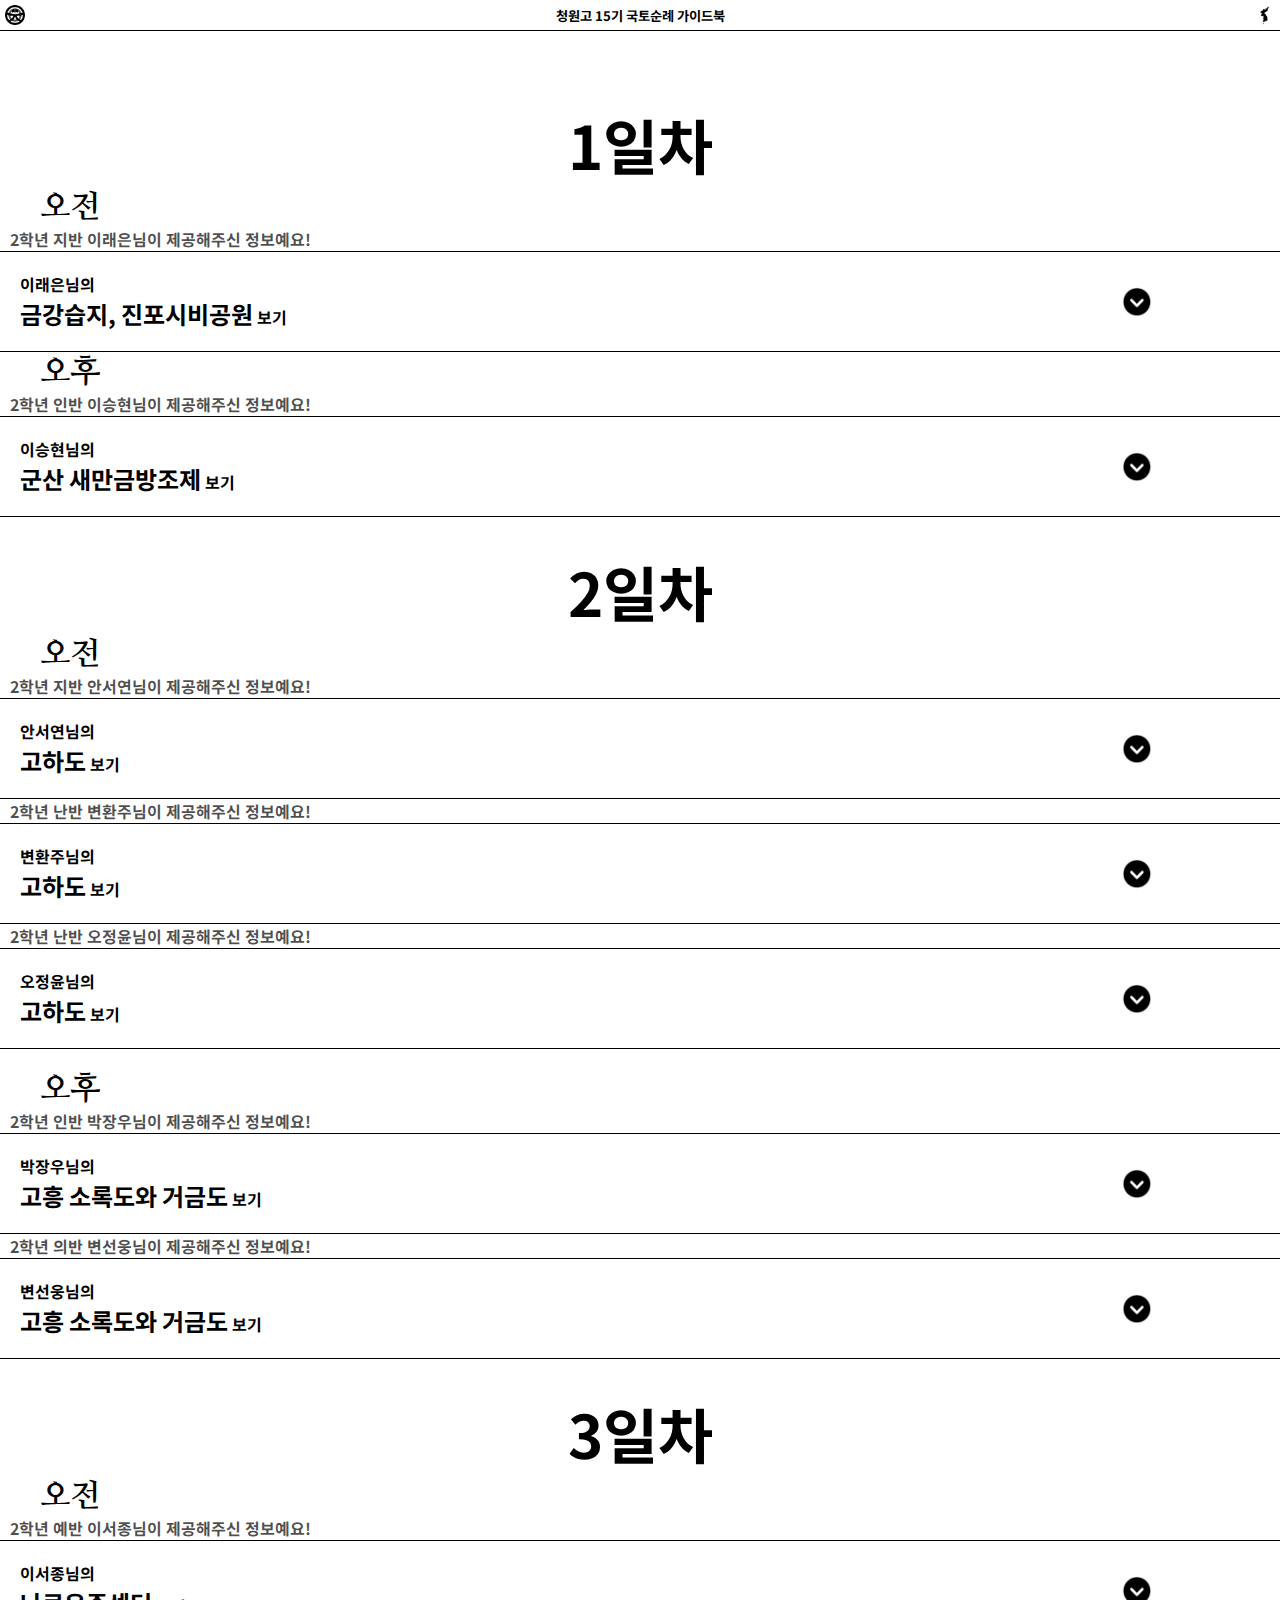
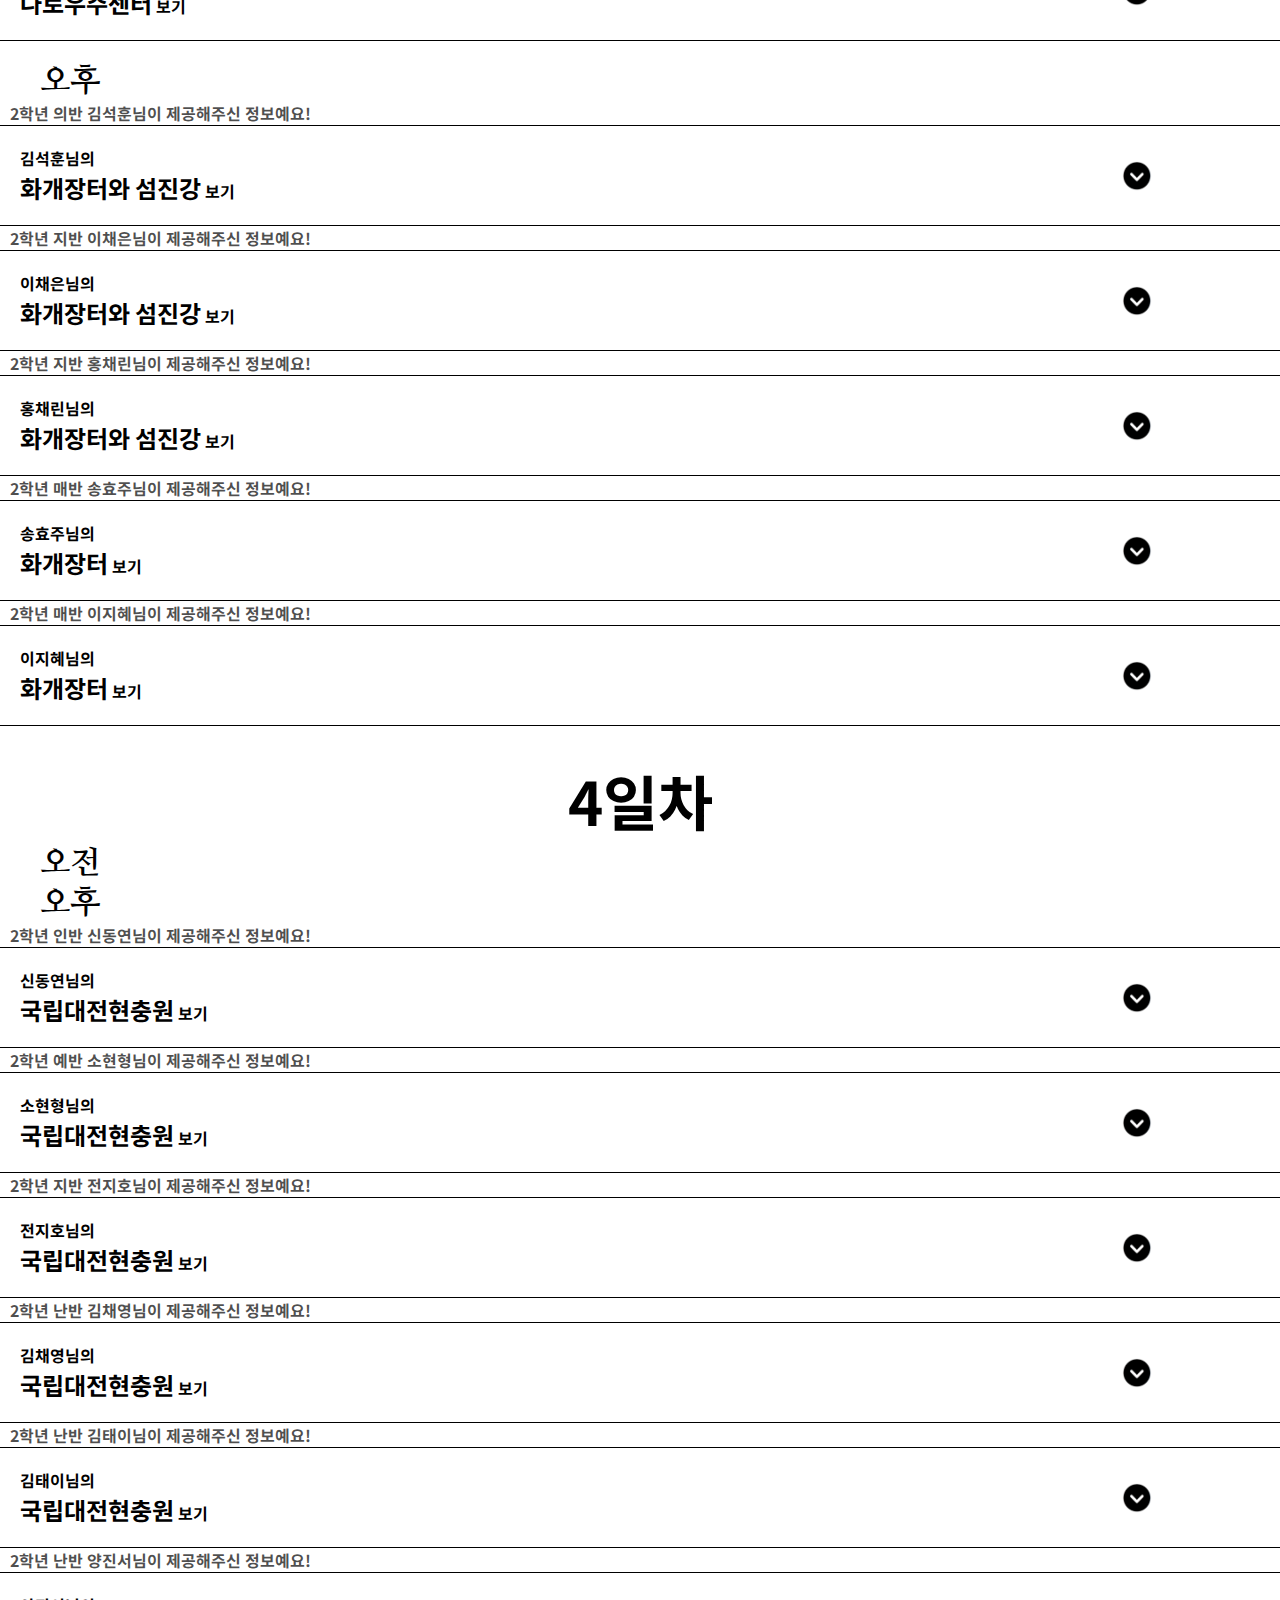
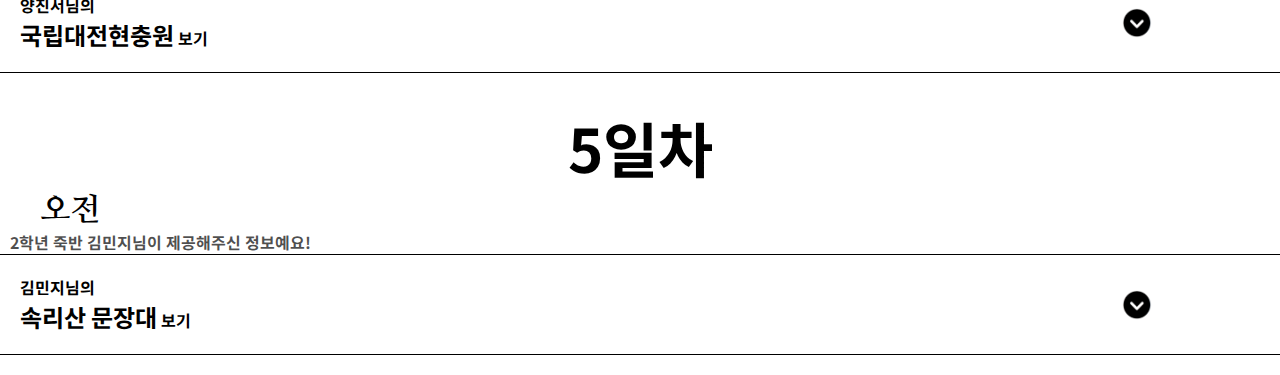
==== index.html @ 9124d578 "Update index.html" ====
<!DOCTYPE html>
<html lang="en">
  <head>
    <meta charset="UTF-8" />
    <meta http-equiv="X-UA-Compatible" content="IE=edge" />
    <meta name="viewport" content="width=device-width, initial-scale=1.0" />
    <meta name="google" content="notranslate" />
    <link rel="preconnect" href="https://fonts.googleapis.com" />
    <link rel="preconnect" href="https://fonts.gstatic.com" crossorigin />
    <link href="https://fonts.googleapis.com/css2?family=Noto+Sans+KR:wght@300;500;700&display=swap" rel="stylesheet" />
    <link rel="preconnect" href="https://fonts.googleapis.com">
    <link rel="preconnect" href="https://fonts.gstatic.com" crossorigin>
    <link href="https://fonts.googleapis.com/css2?family=Nanum+Myeongjo:weight@800&display=swap" rel="stylesheet">
    <link rel="stylesheet" href="main.css" />
    <title>국토순례 도우미</title>
    <script defer src="main.js"></script>
  </head>
  <body>
    <header class="scrollTop">
      <img src="logo.png">
      <span id="headerMsg">
        <img src="Korea.png">
        <h5>
          청원고 15기 국토순례 가이드북      
        </h5>
      </span>
      <hr>
    </header>
    <div id="wraper">
      <section id="days">
        <span id="1일차">
          <h1>1일차</h1>
          <span class="morning">
            <h2>오전</h2>
            <!-- 금강습지 생태공원, 진포시비공원-김인전공원 -->
            <div id="pdf_2411"></div>
            <div id="pdf_2704"></div>
          </span>
<!--           <hr> -->
          <span class="afternoon">
            <h2>오후</h2>
            <!-- 아미도-해너미(새만금) -->
            <div id="pdf_2117"></div>
          </span>
        </span>
        
        <span id="2일차">
          <h1>2일차</h1>
          <span class="morning">
            <h2>오전</h2>  
            <!-- 고하도 -->
            <div id="pdf_2408"></div>
            <div id="pdf_2611"></div>
            <div id="pdf_2614"></div>
          </span>
<!--           <hr> -->
          <span class="afternoon">
            <h2>오후</h2>
            <!-- 소록도-거금도 바다모자이크길 -->
            <div id="pdf_2107"></div>
            <div id="pdf_2210"></div>
          </span>
        </span>
        
        <span id="3일차">
          <h1>3일차</h1>
          <span class="morning">
            <h2>오전</h2>
            <!-- 나로우주센터 -->
            <div id="pdf_2316"></div>
          </span>
<!--           <hr> -->
          <span class="afternoon">
            <h2>오후</h2>
            <!-- 최참판댁 -->
            <!-- 평사리공원-화개장터(섬진강) -->
            <div id="pdf_2205"></div>
            <div id="pdf_2414"></div>
            <div id="pdf_2421"></div>
            <div id="pdf_2510"></div>
            <div id="pdf_2517"></div>
          </span>
        </span>
        
        <span id="4일차">
          <h1>4일차</h1>
          <span class="morning">
            <h2>오전</h2>
            <!-- 지리산 노고단 -->
          </span>
<!--           <hr> -->
          <span class="afternoon">
            <h2>오후</h2>
            <!-- 국립대전현충원 -->
            <div id="pdf_2110"></div>
            <div id="pdf_2312"></div>
            <div id="pdf_2417"></div>
            <div id="pdf_2606"></div>
            <div id="pdf_2607"></div>
            <div id="pdf_2613"></div>
          </span>
        </span>
        
        <span id="5일차">
          <h1>5일차</h1>
          <span class="morning">
            <h2>오전</h2>
            <!-- 속리산 문장대 -->
            <div id="pdf_2804"></div>
          </span>
        </span>
        
      </section>
    </div>
  </body>
</html>
---- main.css ----
* {
  font-family: "Noto Sans KR", sans-serif;
  margin: 0;
}

#days {
  margin-top: 100px;
}

header {
  position: fixed;
  top: 0;
  padding-top: 5px;
  width: 100%;
  background: #fff;
  z-index: 100;
}

header > hr {
  border: none;
  border-top: 1px black solid;
}

header.scrollTop {
/*   filter: opacity(0.5); */
}

header > #headerMsg {
  width: 100%;
  position: relative;
}

h5{
  position: absolute;
  top: 0;
  width: 100vw;
  text-align: center;
}

header > img {
  margin-left: 5px;
  width: 20px;
}

header > #headerMsg > img {
  position: absolute;
  transform: translate(calc(100vw - 50px));
  width: 20px;
}

h1 {
  width: 100%;
  text-align: center;
  font-size: 60px;
  margin-top: 30px;
}

h2 {
  font-size: xx-large;
  margin-left: 40px;
  width: fit-content;
  font-family: 'Nanum Myeongjo', serif;
}

/* .morning > h2 {
  background: linear-gradient(to right, rgb(0 149 255) 10%, #8f22ff);
  -webkit-background-clip: text;
  -webkit-text-fill-color: transparent;
  color: #8f22ff;
}

.afternoon > h2 {
  background: linear-gradient(to right, rgb(255, 57, 84), #f89452);
  -webkit-background-clip: text;
  -webkit-text-fill-color: transparent;
  color: #9c27b0;
} */

.thanks_msg {
  padding-left: 10px;
  color: rgba(0, 0, 0, 0.7);
}

h4 > span {
  font-size: x-large;
}

span[id*="일차"] > span > div[id*="pdf"]:last-child > div {
  margin-bottom: 20px;
}

div > img {
  width: 100%;
}

.thumnail > span > input {
  display: none;
}

.thumnail > span > input + label {
  display: block;
  padding: 20px;
/*   background: rgba(0, 255, 255, 0.1); */
  border-top: 1px solid black;
  border-bottom: 1px solid black;
  cursor: pointer;
  position: relative;
} 

.thumnail > span > input + label > em {
  position: absolute;
  top: 50%;
  right: 10%;
  width: 30px; 
  height: 30px;
  transform: translate(0, -50%);
  background-repeat: no-repeat;
  background-image: url('/circle-chevron.png');
  background-size: 30px;
  transition: all 0.35s cubic-bezier(0.83, 0, 0.17, 1);
}

.thumnail > span > input + label.checked > em {
  transform: translate(0, -50%) rotateZ(180deg);
}

.thumnail + div {
  max-height: 0;
  transition: all 0.35s cubic-bezier(0.83, 0, 0.17, 1);
  overflow: hidden;
}
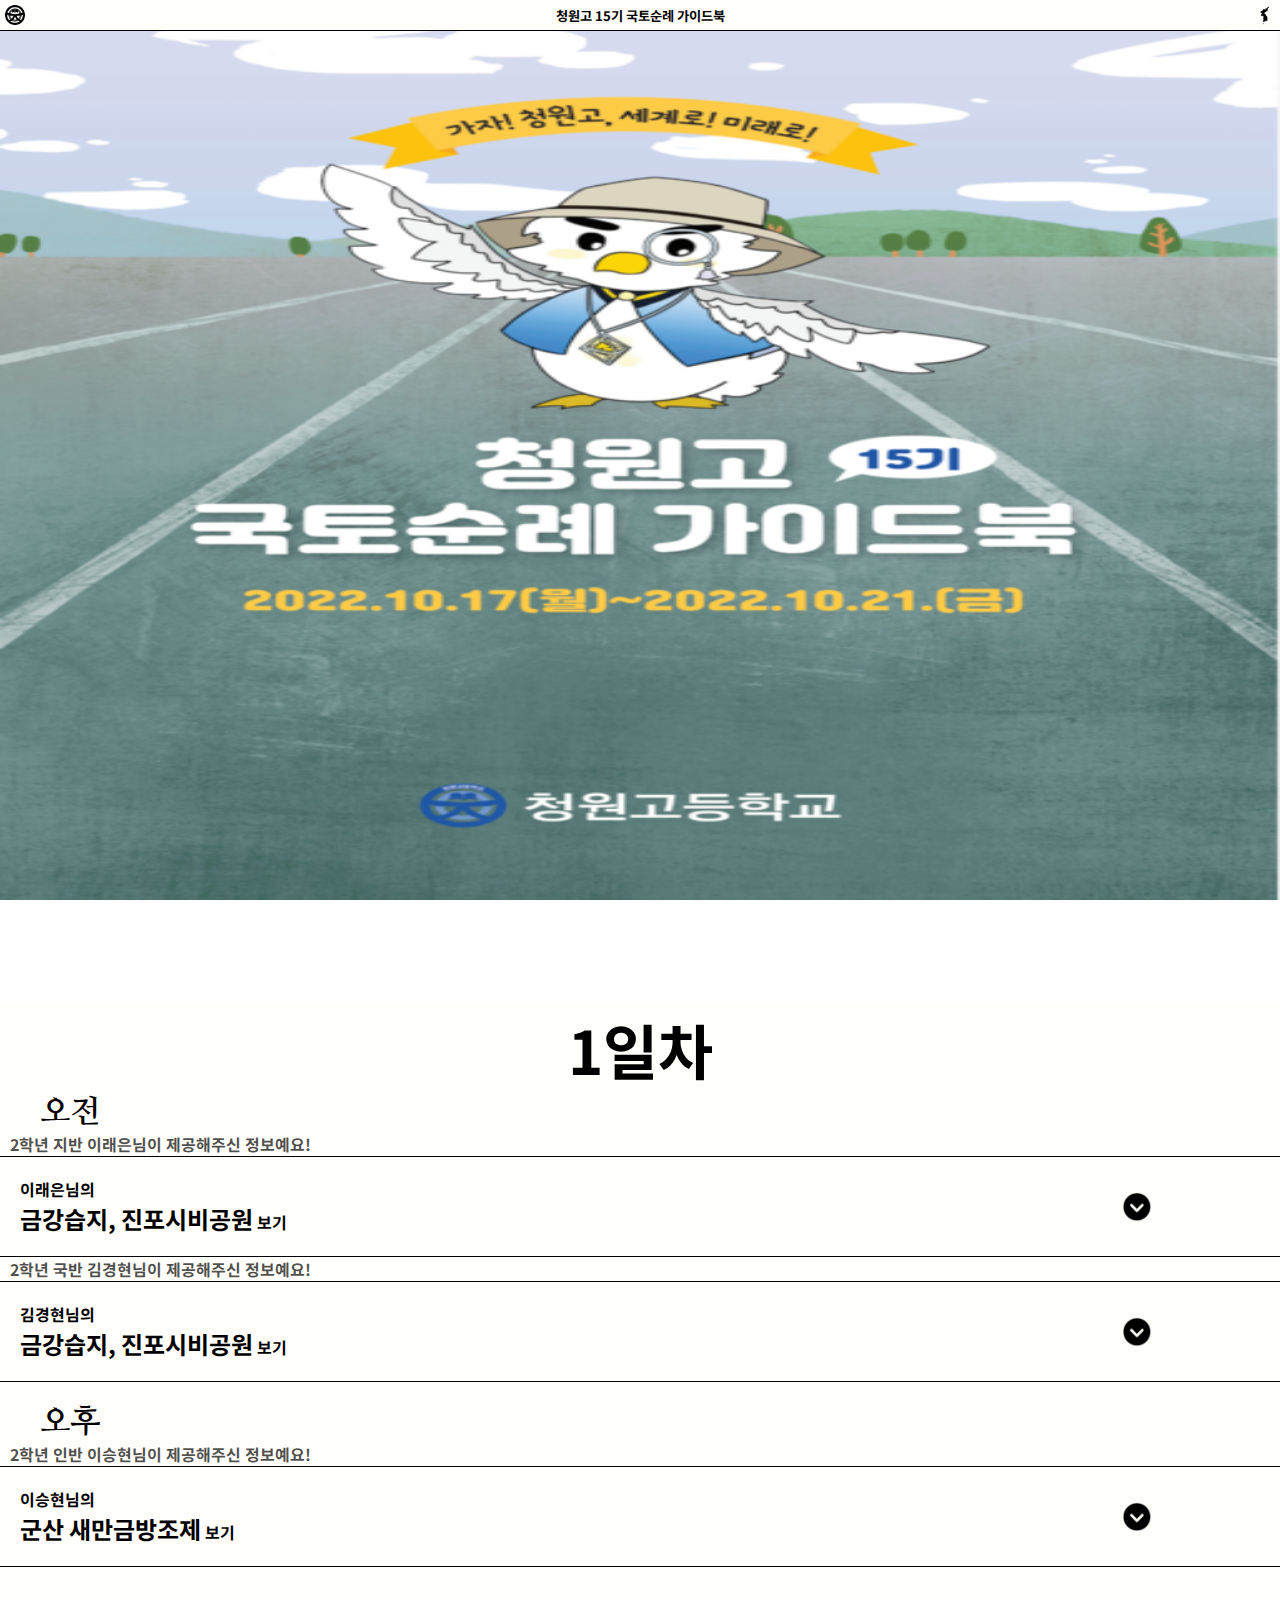
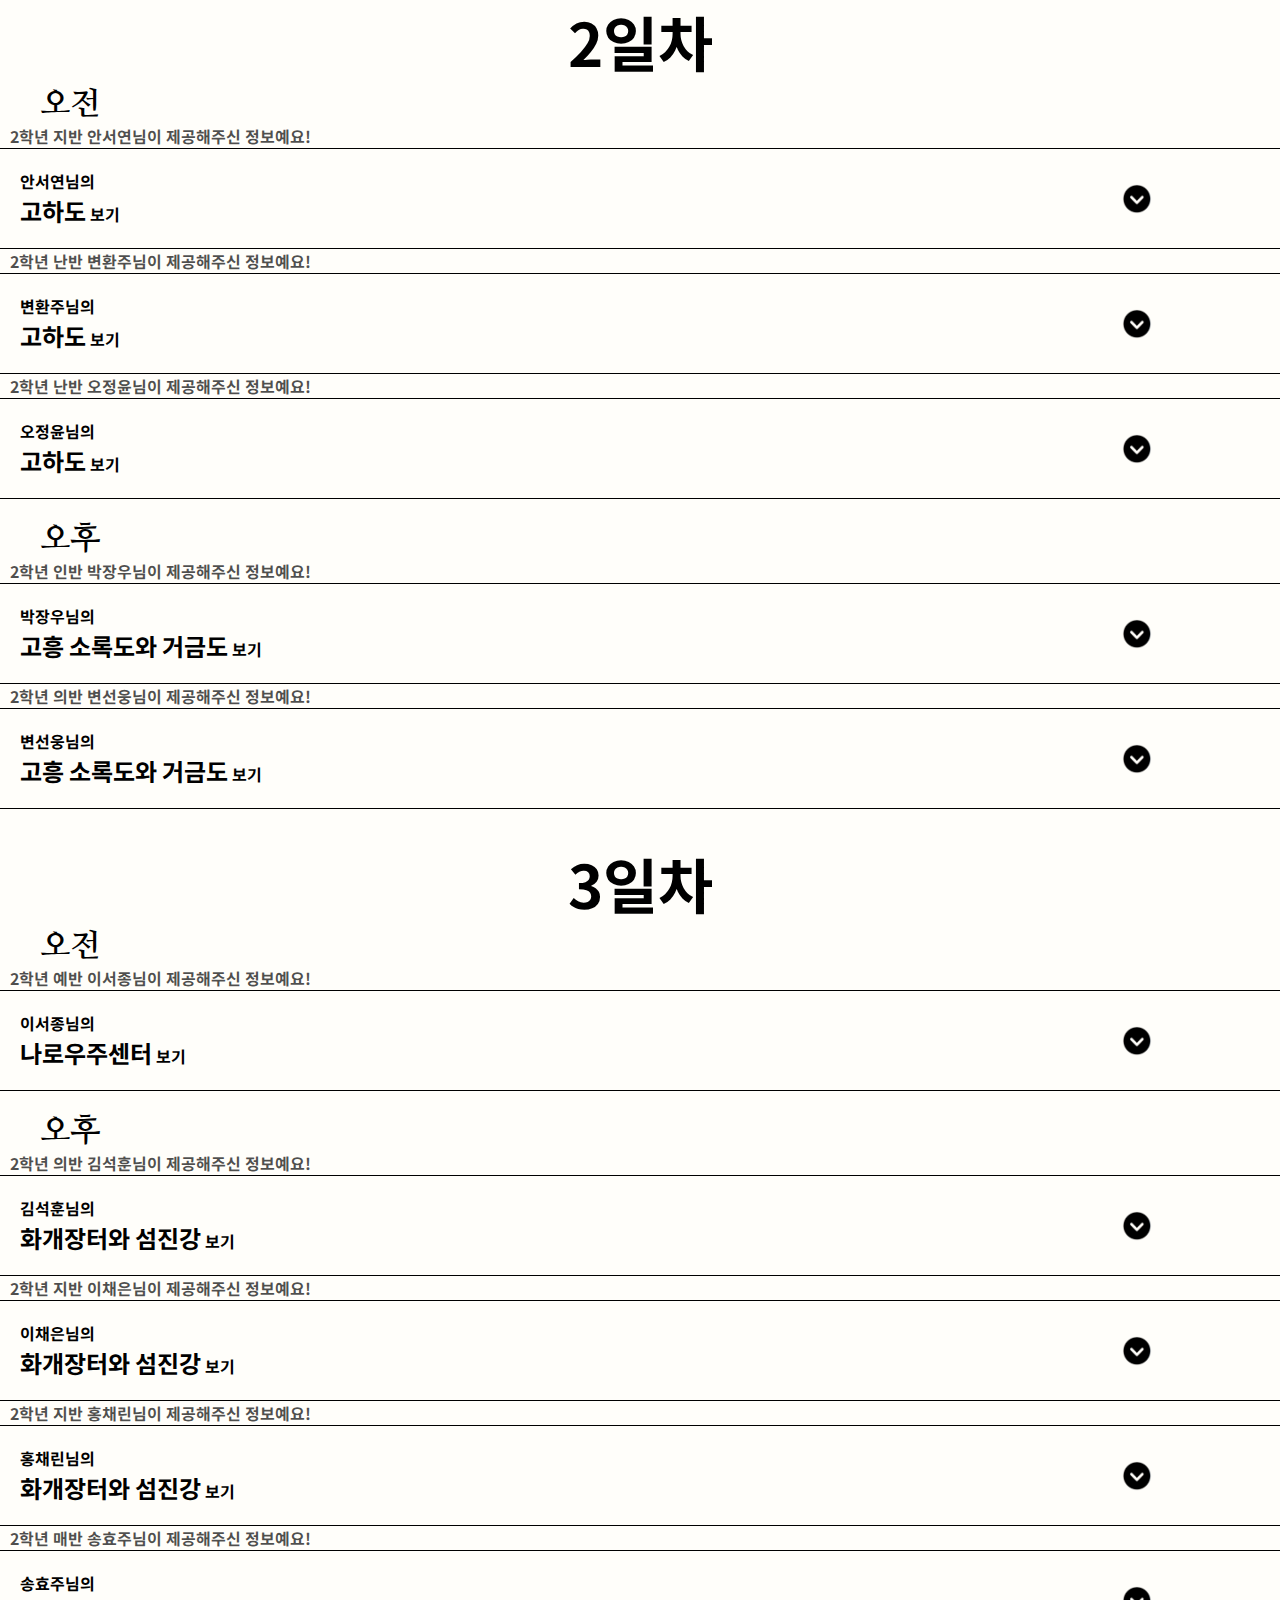
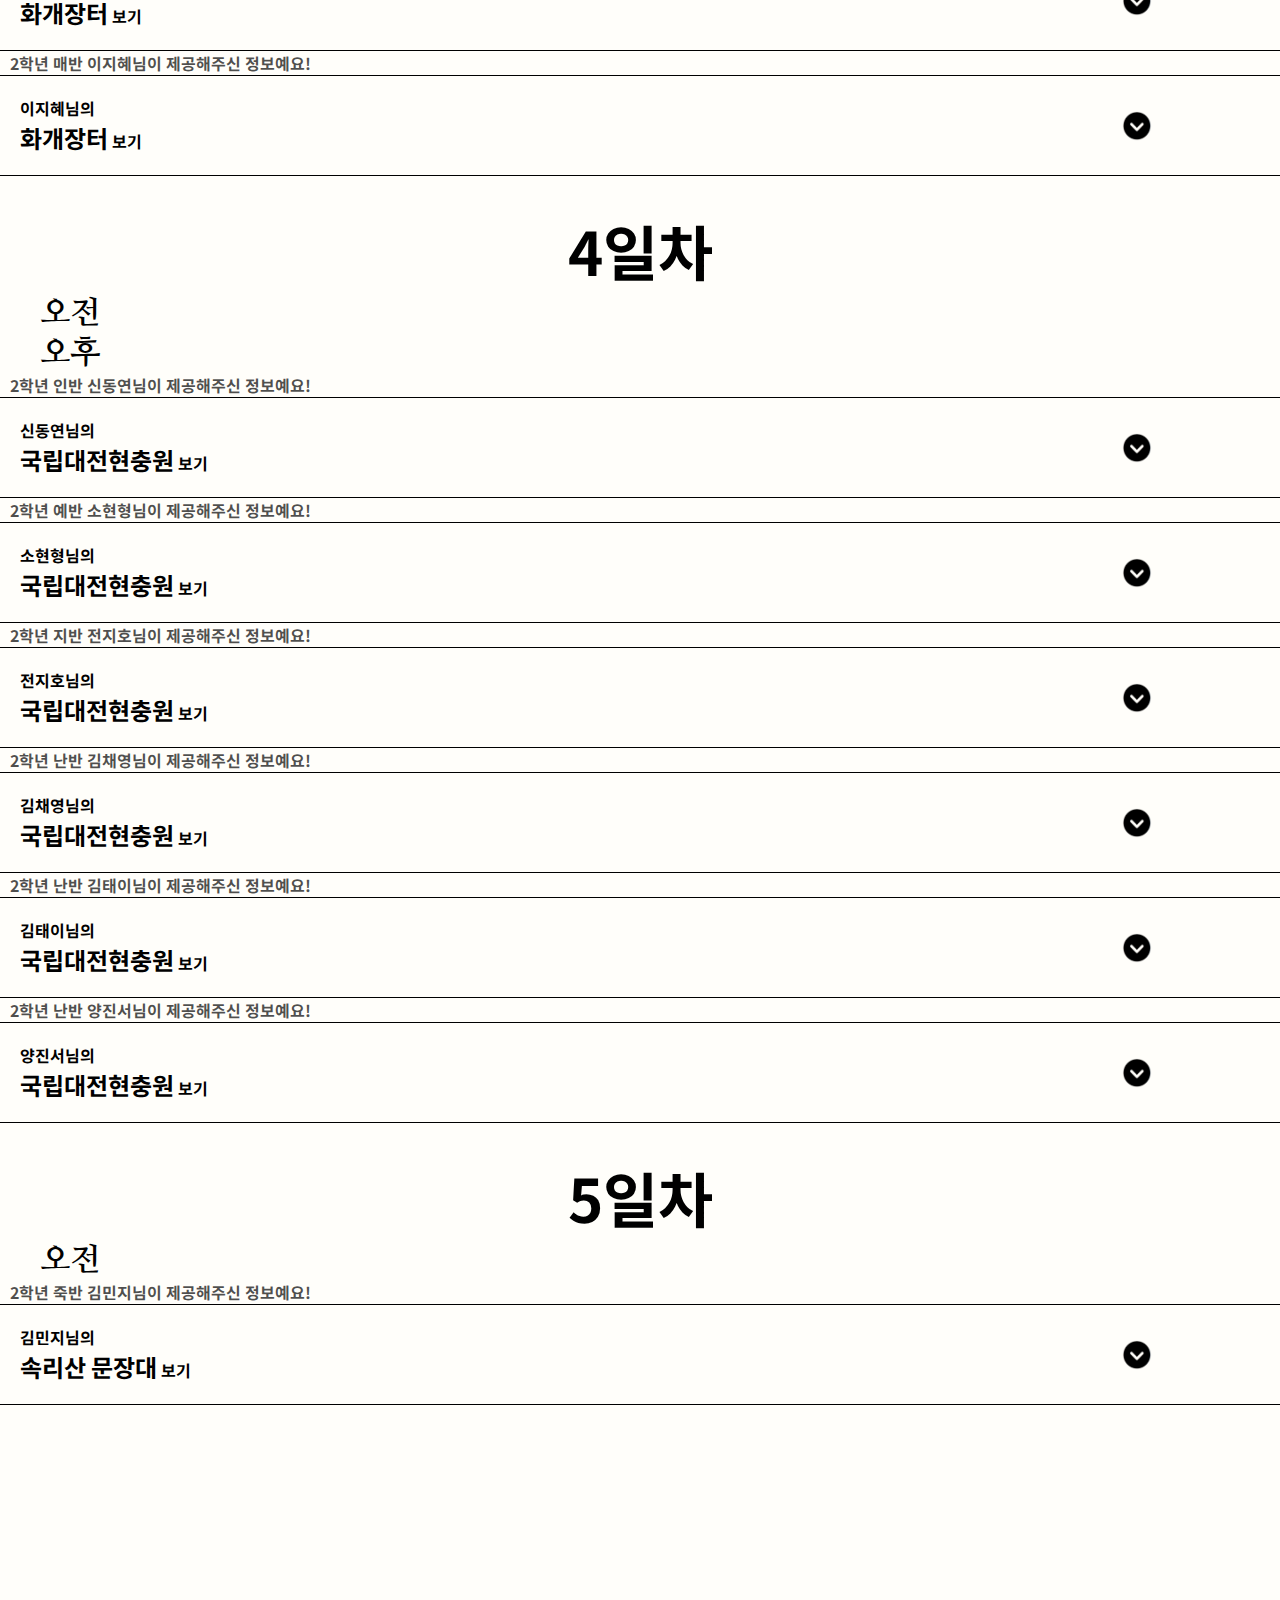
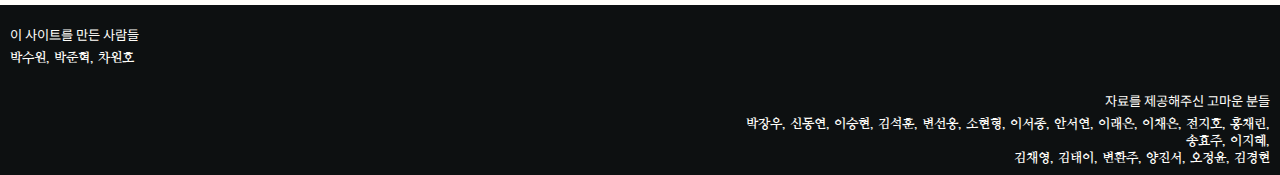
==== commit f342d883: "Add files via upload" ====
--- a/index.html
+++ b/index.html
@@ -16,16 +16,20 @@
     <script defer src="main.js"></script>
   </head>
   <body>
-    <header class="scrollTop">
-      <img src="logo.png">
+    <header class="show_main">
+      <img src="/logo.png">
       <span id="headerMsg">
-        <img src="Korea.png">
+        <img src="/Korea.png">
         <h5>
           청원고 15기 국토순례 가이드북      
         </h5>
       </span>
       <hr>
     </header>
+      <img class="thumnail_img" src="/thumnail-img.png">
+    <div class="nav_bar">
+      <span id=""></span>
+    </div>
     <div id="wraper">
       <section id="days">
         <span id="1일차">
@@ -109,8 +113,23 @@
             <div id="pdf_2804"></div>
           </span>
         </span>
-        
+        <div id="dev_members">
+          <div>
+            <h5>이 사이트를 만든 사람들</h5>
+            <h5>박수원, 박준혁, 차원호</h5>
+          </div>
+          <br>
+          <div id="special_thanks">
+            <h5>자료를 제공해주신 고마운 분들</h5>
+            <h5>
+              박장우, 신동연, 이승현, 김석훈, 변선웅, 소현형, 이서종, 안서연, 이래은, 이채은, 전지호, 홍채린,
+              <br>
+              송효주, 이지혜, <br>김채영, 김태이, 변환주, 양진서, 오정윤, 김경현
+            </h5>
+          </div>
+        </div>
       </section>
     </div>
+    <script src="/interact.js"></script>
   </body>
 </html>
--- a/main.css
+++ b/main.css
@@ -1,131 +1,161 @@
 * {
   font-family: "Noto Sans KR", sans-serif;
-  margin: 0;
-}
-
-#days {
-  margin-top: 100px;
-}
-
-header {
-  position: fixed;
-  top: 0;
-  padding-top: 5px;
-  width: 100%;
-  background: #fff;
-  z-index: 100;
-}
-
-header > hr {
-  border: none;
-  border-top: 1px black solid;
-}
-
-header.scrollTop {
-/*   filter: opacity(0.5); */
-}
-
-header > #headerMsg {
-  width: 100%;
-  position: relative;
-}
-
-h5{
-  position: absolute;
-  top: 0;
-  width: 100vw;
-  text-align: center;
-}
-
-header > img {
-  margin-left: 5px;
-  width: 20px;
-}
-
-header > #headerMsg > img {
-  position: absolute;
-  transform: translate(calc(100vw - 50px));
-  width: 20px;
-}
-
-h1 {
-  width: 100%;
-  text-align: center;
-  font-size: 60px;
-  margin-top: 30px;
-}
-
-h2 {
-  font-size: xx-large;
-  margin-left: 40px;
-  width: fit-content;
-  font-family: 'Nanum Myeongjo', serif;
-}
-
-/* .morning > h2 {
-  background: linear-gradient(to right, rgb(0 149 255) 10%, #8f22ff);
-  -webkit-background-clip: text;
-  -webkit-text-fill-color: transparent;
-  color: #8f22ff;
-}
-
-.afternoon > h2 {
-  background: linear-gradient(to right, rgb(255, 57, 84), #f89452);
-  -webkit-background-clip: text;
-  -webkit-text-fill-color: transparent;
-  color: #9c27b0;
-} */
-
-.thanks_msg {
-  padding-left: 10px;
-  color: rgba(0, 0, 0, 0.7);
-}
-
-h4 > span {
-  font-size: x-large;
-}
-
-span[id*="일차"] > span > div[id*="pdf"]:last-child > div {
-  margin-bottom: 20px;
-}
-
-div > img {
-  width: 100%;
-}
-
-.thumnail > span > input {
-  display: none;
-}
-
-.thumnail > span > input + label {
-  display: block;
-  padding: 20px;
-/*   background: rgba(0, 255, 255, 0.1); */
-  border-top: 1px solid black;
-  border-bottom: 1px solid black;
-  cursor: pointer;
-  position: relative;
-} 
-
-.thumnail > span > input + label > em {
-  position: absolute;
-  top: 50%;
-  right: 10%;
-  width: 30px; 
-  height: 30px;
-  transform: translate(0, -50%);
-  background-repeat: no-repeat;
-  background-image: url('/circle-chevron.png');
-  background-size: 30px;
-  transition: all 0.35s cubic-bezier(0.83, 0, 0.17, 1);
-}
-
-.thumnail > span > input + label.checked > em {
-  transform: translate(0, -50%) rotateZ(180deg);
-}
-
-.thumnail + div {
-  max-height: 0;
-  transition: all 0.35s cubic-bezier(0.83, 0, 0.17, 1);
-  overflow: hidden;
-}
+  margin: 0;
+}
+
+#days {
+  margin-top: 100px;
+  background: #fffefa;
+}
+
+header {
+  position: fixed;
+  top: 0;
+  padding-top: 5px;
+  background: #fffefa;
+  width: 100%;
+  z-index: 100;
+}
+
+header > hr {
+  border: none;
+  border-top: 1px black solid;
+}
+
+header.scrollTop {
+/*   filter: opacity(0.5); */
+}
+
+header > #headerMsg {
+  width: 100%;
+  position: relative;
+}
+
+#headerMsg > h5 {
+  position: absolute;
+  top: 0;
+  width: 100vw;
+  text-align: center;
+}
+
+header > img {
+  margin-left: 5px;
+  width: 20px;
+}
+
+header > #headerMsg > img {
+  position: absolute;
+  transform: translate(calc(100vw - 50px));
+  width: 20px;
+}
+
+h1 {
+  width: 100%;
+  text-align: center;
+  font-size: 60px;
+  margin-top: 30px;
+}
+
+h2 {
+  font-size: xx-large;
+  margin-left: 40px;
+  width: fit-content;
+  font-family: 'Nanum Myeongjo', serif;
+}
+
+/* .morning > h2 {
+  background: linear-gradient(to right, rgb(0 149 255) 10%, #8f22ff);
+  -webkit-background-clip: text;
+  -webkit-text-fill-color: transparent;
+  color: #8f22ff;
+}
+
+.afternoon > h2 {
+  background: linear-gradient(to right, rgb(255, 57, 84), #f89452);
+  -webkit-background-clip: text;
+  -webkit-text-fill-color: transparent;
+  color: #9c27b0;
+} */
+
+#dev_members {
+/*   height: max-content; */
+  margin-top: 200px;
+  background: #0d1011;
+  color: #fffefa;
+  padding: 20px 10px 8px 10px;
+}
+
+#dev_members > #special_thanks > h5 {
+  text-align: right;
+}
+
+#dev_members > div > h5:nth-child(1) {
+  font-weight: 400;
+  margin-bottom: 6px;
+}
+
+#dev_members > div > h5:nth-child(2) {
+  font-family: 'Nanum Myeongjo', serif;
+  word-break: keep-all;
+}
+
+.thanks_msg {
+  padding-left: 10px;
+  color: rgba(0, 0, 0, 0.7);
+}
+
+.thumnail_img {
+  width: 100%;
+  height: 100vh;
+  opacity: 0;
+  position: relative;
+}
+
+h4 > span {
+  font-size: x-large;
+}
+
+span[id*="일차"] > span > div[id*="pdf"]:last-child > div {
+  margin-bottom: 20px;
+}
+
+div > img {
+  width: 100%;
+}
+
+.thumnail > span > input {
+  display: none;
+}
+
+.thumnail > span > input + label {
+  display: block;
+  padding: 20px;
+/*   background: rgba(0, 255, 255, 0.1); */
+  border-top: 1px solid black;
+  border-bottom: 1px solid black;
+  cursor: pointer;
+  position: relative;
+} 
+
+.thumnail > span > input + label > em {
+  position: absolute;
+  top: 50%;
+  right: 10%;
+  width: 30px; 
+  height: 30px;
+  transform: translate(0, -50%);
+  background-repeat: no-repeat;
+  background-image: url('/circle-chevron.png');
+  background-size: 30px;
+  transition: all 0.35s cubic-bezier(0.83, 0, 0.17, 1);
+}
+
+.thumnail > span > input + label.checked > em {
+  transform: translate(0, -50%) rotateZ(180deg);
+}
+
+.thumnail + div {
+  max-height: 0;
+  transition: all 0.35s cubic-bezier(0.83, 0, 0.17, 1);
+  overflow: hidden;
+}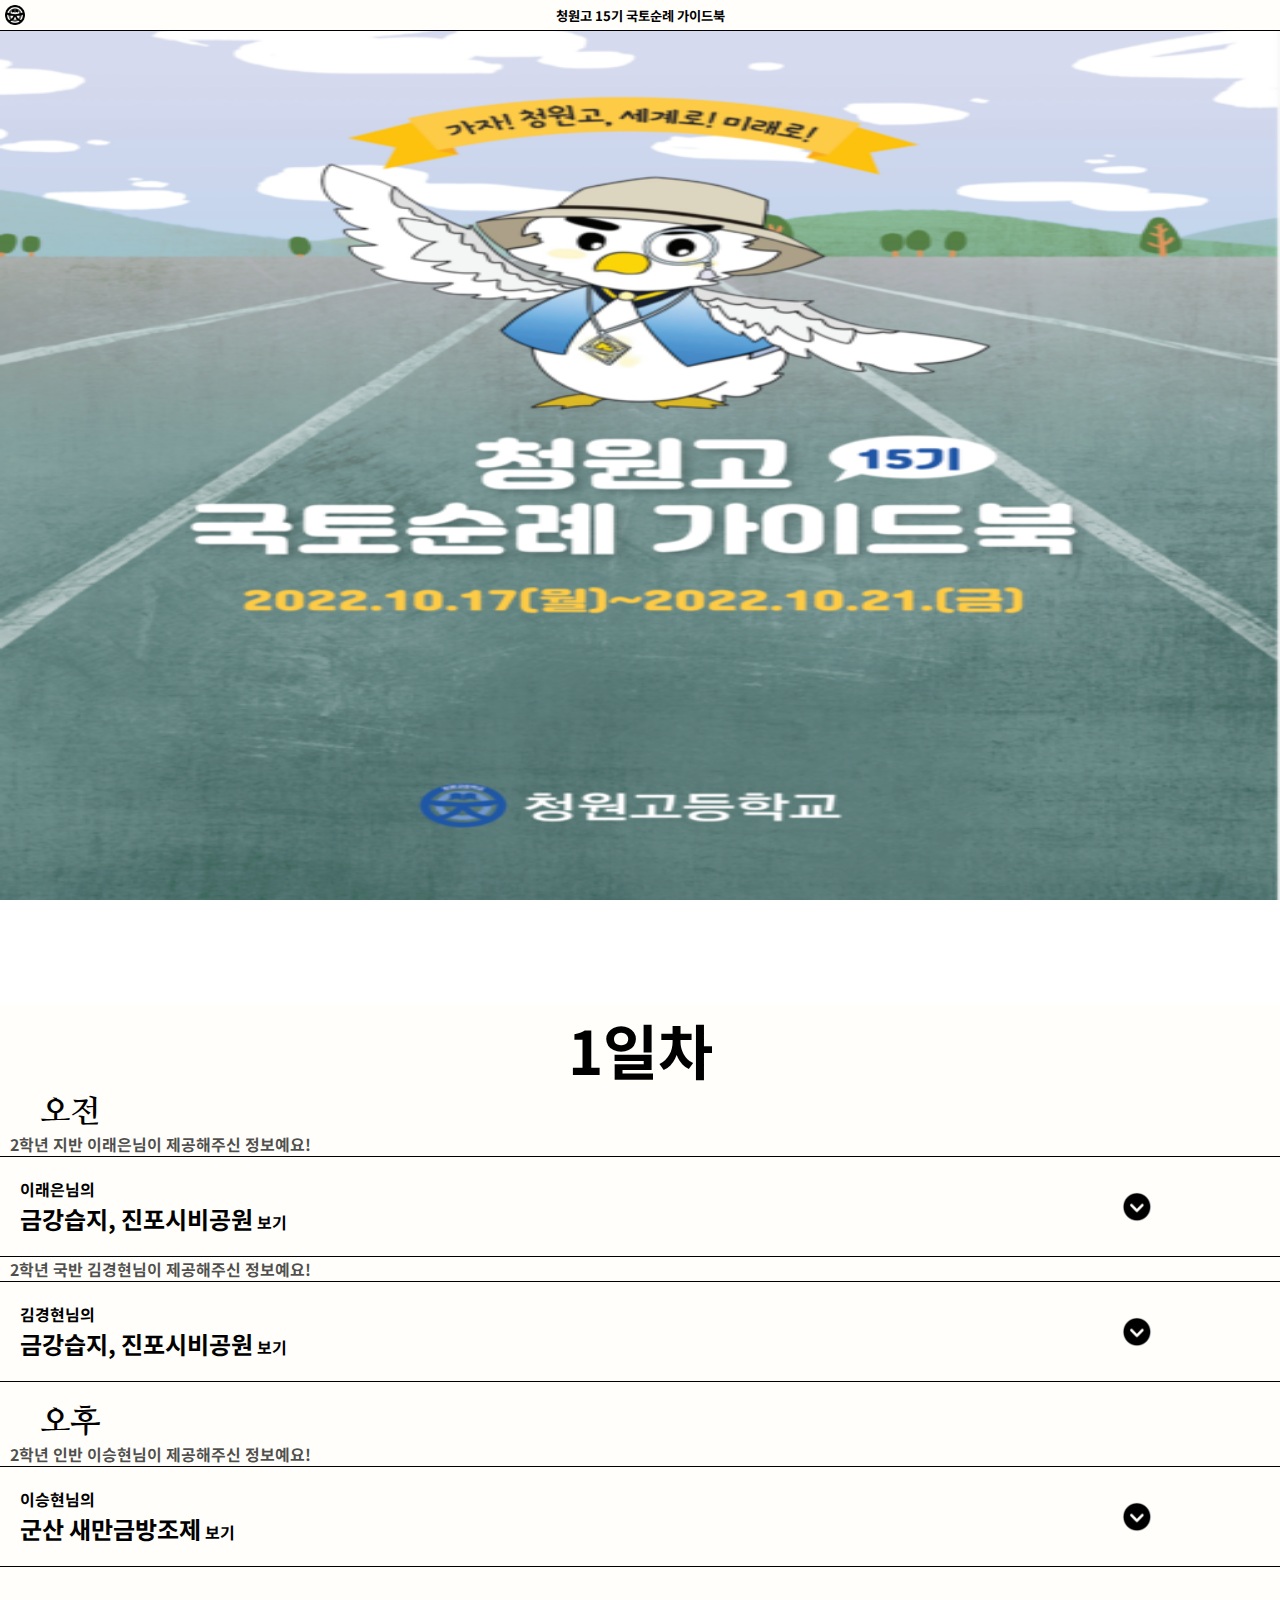
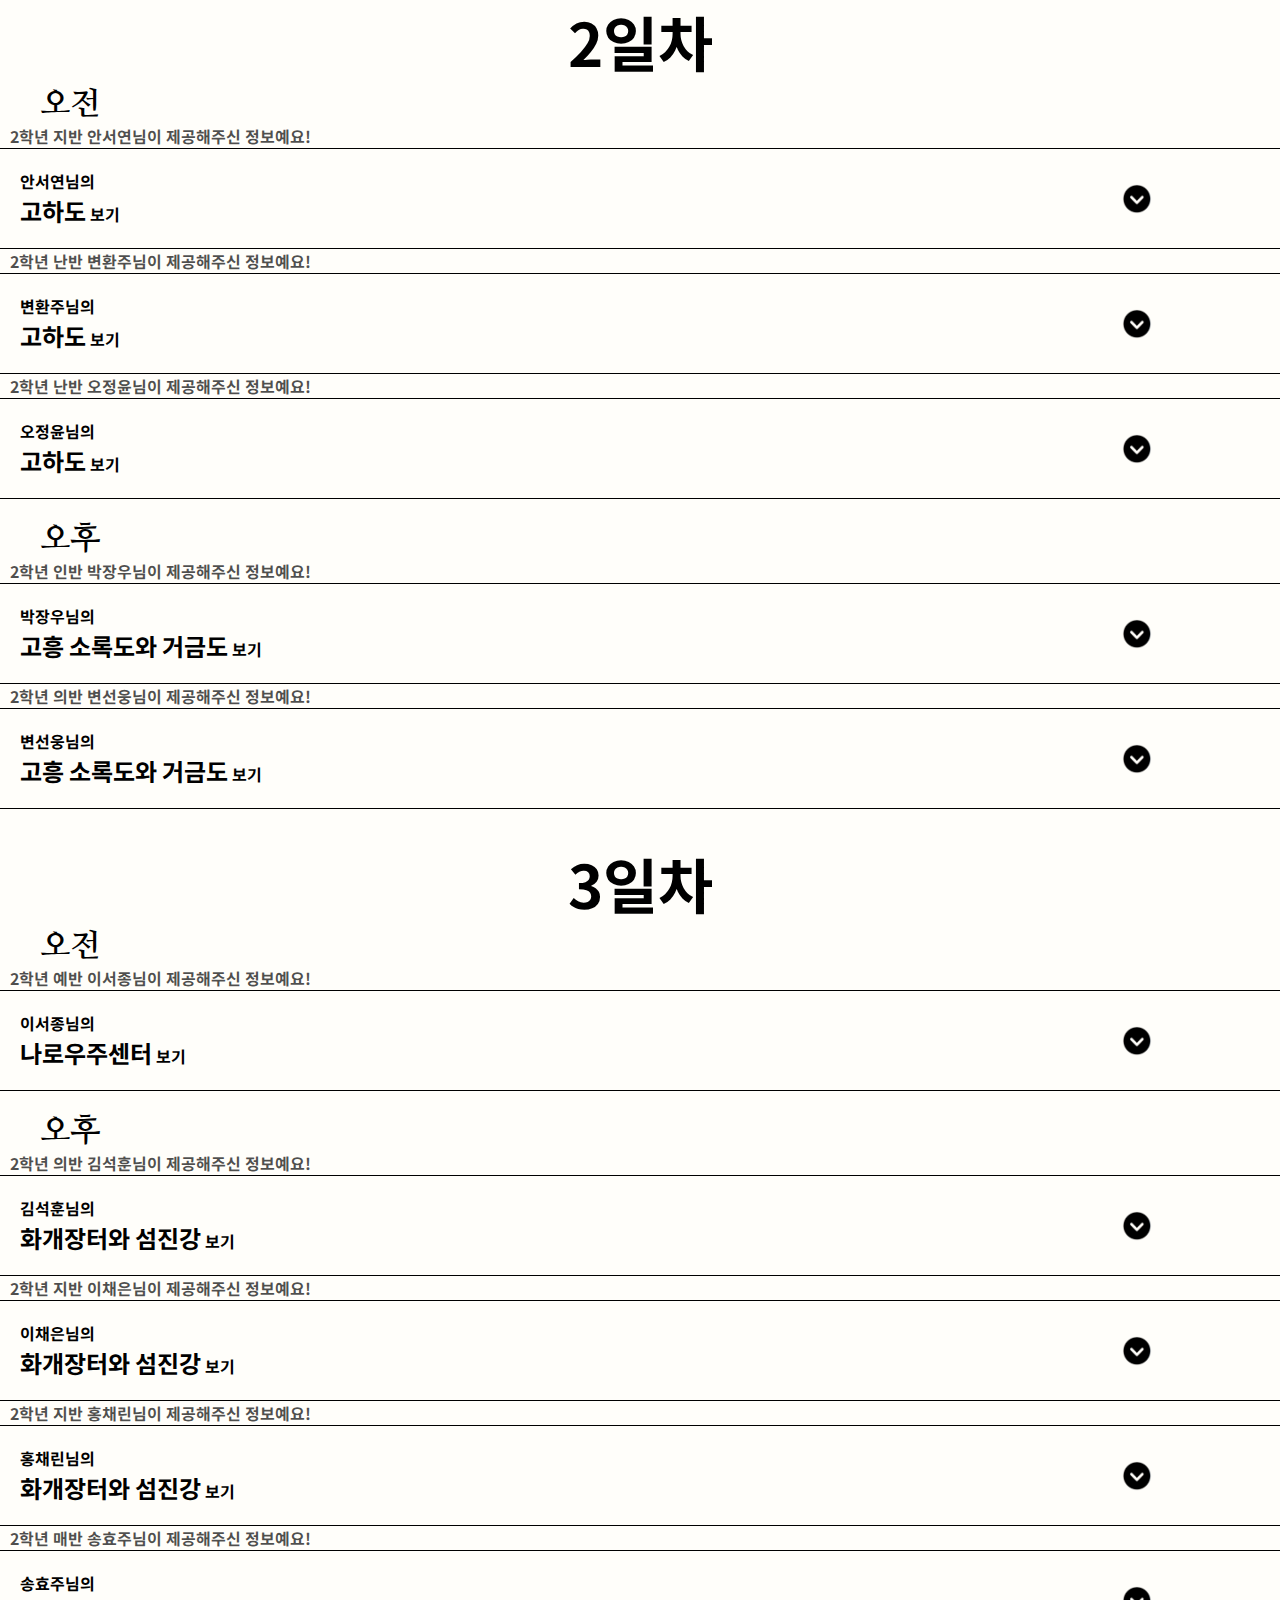
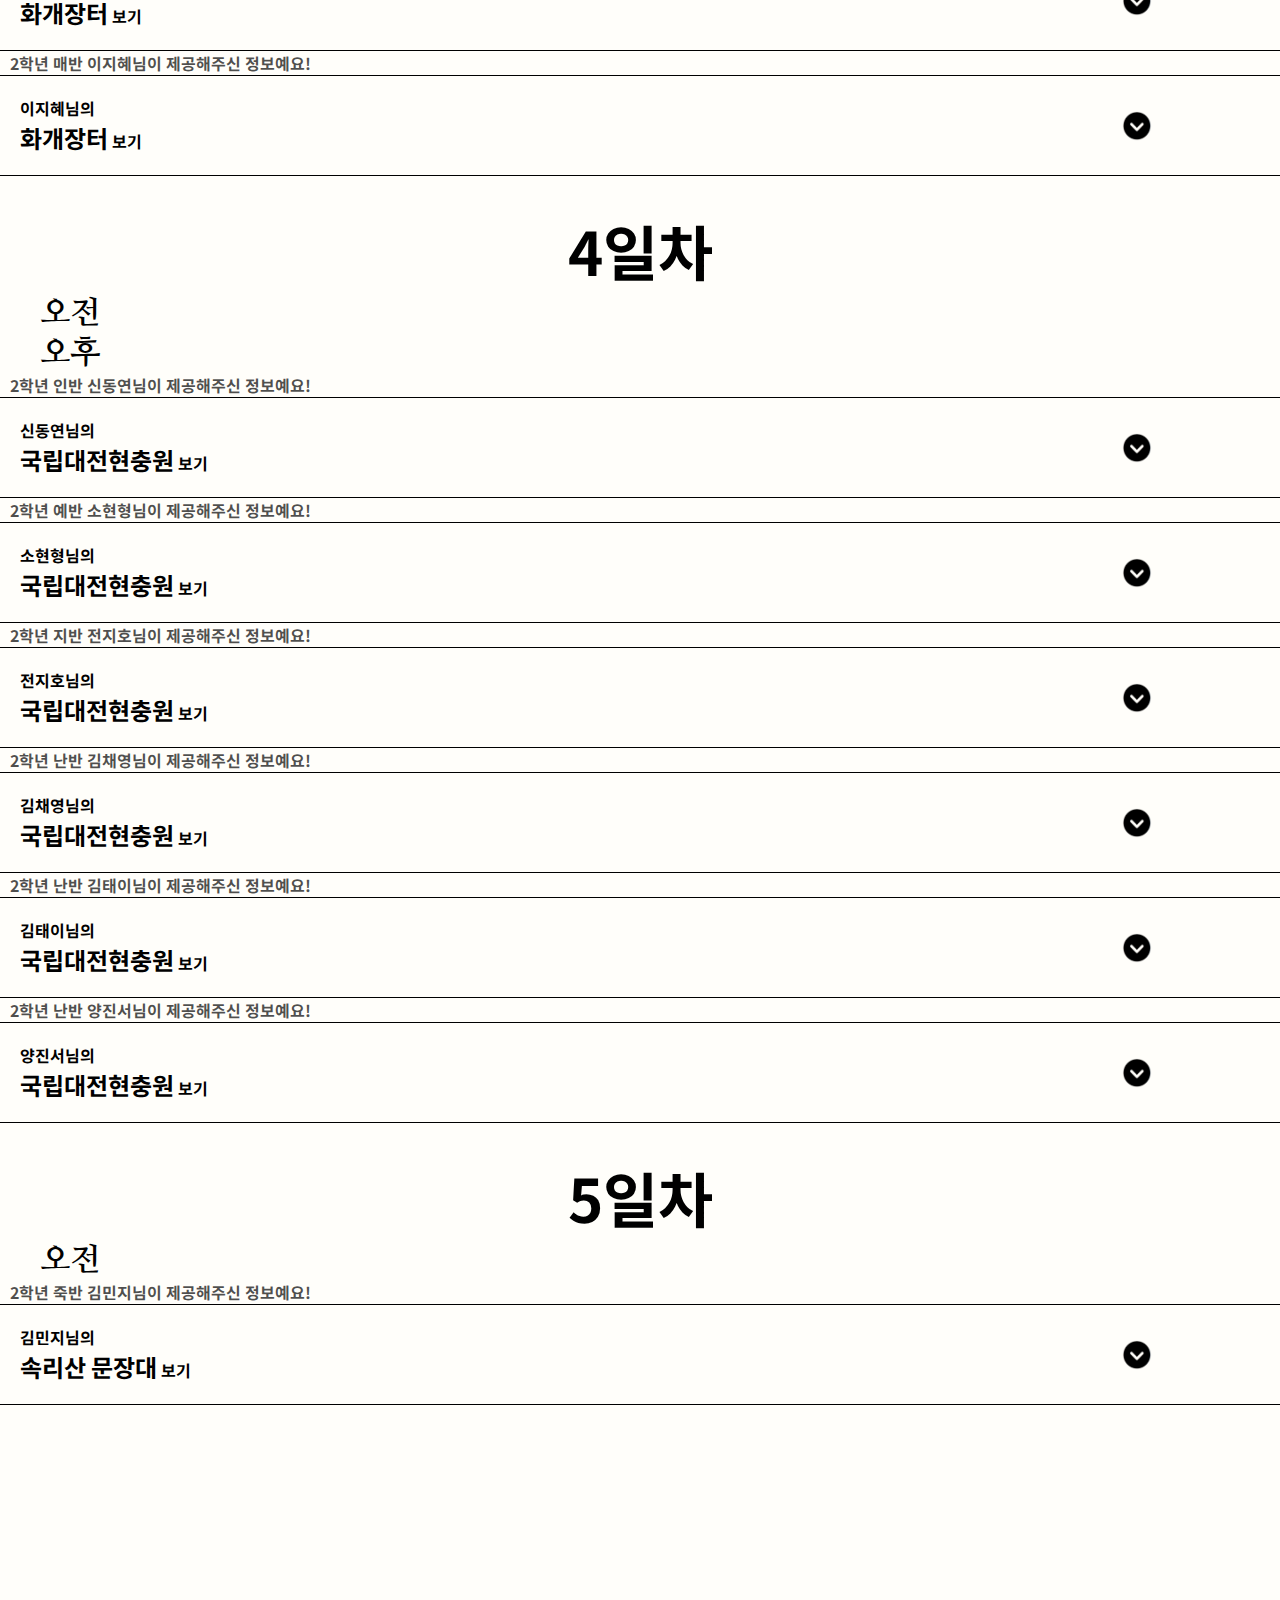
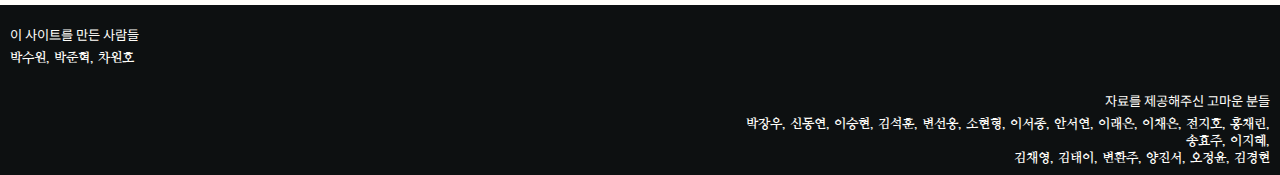
==== commit 34405ffd: "Update index.html" ====
--- a/index.html
+++ b/index.html
@@ -19,7 +19,9 @@
     <header class="show_main">
       <img src="/logo.png">
       <span id="headerMsg">
-        <img src="/Korea.png">
+      <span class="js-weather">
+        <h4></h4>
+      </span>
         <h5>
           청원고 15기 국토순례 가이드북      
         </h5>
@@ -28,11 +30,18 @@
     </header>
       <img class="thumnail_img" src="/thumnail-img.png">
     <div class="nav_bar">
-      <span id=""></span>
+      <span></span>
+      <span id="nav_1" class="nav_btn focus"><span>1일차</span></span>
+      <span id="nav_2" class="nav_btn"><span>2일차</span></span>
+      <span id="nav_3" class="nav_btn"><span>3일차</span></span>
+      <span id="nav_4" class="nav_btn"><span>4일차</span></span>
+      <span id="nav_5" class="nav_btn"><span>5일차</span></span>
+      <span></span>
     </div>
+<!--     <hr> -->
     <div id="wraper">
       <section id="days">
-        <span id="1일차">
+        <span id="1일차" class="day day1">
           <h1>1일차</h1>
           <span class="morning">
             <h2>오전</h2>
@@ -48,7 +57,7 @@
           </span>
         </span>
         
-        <span id="2일차">
+        <span id="2일차" class="day day2">
           <h1>2일차</h1>
           <span class="morning">
             <h2>오전</h2>  
@@ -66,7 +75,7 @@
           </span>
         </span>
         
-        <span id="3일차">
+        <span id="3일차" class="day day3">
           <h1>3일차</h1>
           <span class="morning">
             <h2>오전</h2>
@@ -86,7 +95,7 @@
           </span>
         </span>
         
-        <span id="4일차">
+        <span id="4일차" class="day day4">
           <h1>4일차</h1>
           <span class="morning">
             <h2>오전</h2>
@@ -105,7 +114,7 @@
           </span>
         </span>
         
-        <span id="5일차">
+        <span id="5일차" class="day day5">
           <h1>5일차</h1>
           <span class="morning">
             <h2>오전</h2>
--- a/main.css
+++ b/main.css
@@ -1,161 +1,210 @@
 * {
   font-family: "Noto Sans KR", sans-serif;
-  margin: 0;
-}
-
-#days {
-  margin-top: 100px;
-  background: #fffefa;
-}
-
-header {
-  position: fixed;
-  top: 0;
-  padding-top: 5px;
-  background: #fffefa;
-  width: 100%;
-  z-index: 100;
-}
-
-header > hr {
-  border: none;
-  border-top: 1px black solid;
-}
-
-header.scrollTop {
-/*   filter: opacity(0.5); */
-}
-
-header > #headerMsg {
-  width: 100%;
-  position: relative;
-}
-
-#headerMsg > h5 {
-  position: absolute;
-  top: 0;
-  width: 100vw;
-  text-align: center;
-}
-
-header > img {
-  margin-left: 5px;
-  width: 20px;
-}
-
-header > #headerMsg > img {
-  position: absolute;
-  transform: translate(calc(100vw - 50px));
-  width: 20px;
-}
-
-h1 {
-  width: 100%;
-  text-align: center;
-  font-size: 60px;
-  margin-top: 30px;
-}
-
-h2 {
-  font-size: xx-large;
-  margin-left: 40px;
-  width: fit-content;
-  font-family: 'Nanum Myeongjo', serif;
-}
-
-/* .morning > h2 {
-  background: linear-gradient(to right, rgb(0 149 255) 10%, #8f22ff);
-  -webkit-background-clip: text;
-  -webkit-text-fill-color: transparent;
-  color: #8f22ff;
-}
-
-.afternoon > h2 {
-  background: linear-gradient(to right, rgb(255, 57, 84), #f89452);
-  -webkit-background-clip: text;
-  -webkit-text-fill-color: transparent;
-  color: #9c27b0;
-} */
-
-#dev_members {
-/*   height: max-content; */
-  margin-top: 200px;
-  background: #0d1011;
-  color: #fffefa;
-  padding: 20px 10px 8px 10px;
-}
-
-#dev_members > #special_thanks > h5 {
-  text-align: right;
-}
-
-#dev_members > div > h5:nth-child(1) {
-  font-weight: 400;
-  margin-bottom: 6px;
-}
-
-#dev_members > div > h5:nth-child(2) {
-  font-family: 'Nanum Myeongjo', serif;
-  word-break: keep-all;
-}
-
-.thanks_msg {
-  padding-left: 10px;
-  color: rgba(0, 0, 0, 0.7);
-}
-
-.thumnail_img {
-  width: 100%;
-  height: 100vh;
-  opacity: 0;
-  position: relative;
-}
-
-h4 > span {
-  font-size: x-large;
-}
-
-span[id*="일차"] > span > div[id*="pdf"]:last-child > div {
-  margin-bottom: 20px;
-}
-
-div > img {
-  width: 100%;
-}
-
-.thumnail > span > input {
-  display: none;
-}
-
-.thumnail > span > input + label {
-  display: block;
-  padding: 20px;
-/*   background: rgba(0, 255, 255, 0.1); */
-  border-top: 1px solid black;
-  border-bottom: 1px solid black;
-  cursor: pointer;
-  position: relative;
-} 
-
-.thumnail > span > input + label > em {
-  position: absolute;
-  top: 50%;
-  right: 10%;
-  width: 30px; 
-  height: 30px;
-  transform: translate(0, -50%);
-  background-repeat: no-repeat;
-  background-image: url('/circle-chevron.png');
-  background-size: 30px;
-  transition: all 0.35s cubic-bezier(0.83, 0, 0.17, 1);
-}
-
-.thumnail > span > input + label.checked > em {
-  transform: translate(0, -50%) rotateZ(180deg);
-}
-
-.thumnail + div {
-  max-height: 0;
-  transition: all 0.35s cubic-bezier(0.83, 0, 0.17, 1);
-  overflow: hidden;
-}+  margin: 0;
+}
+
+.nav_bar {
+  position: fixed;
+  top: 30px;
+  display: flex;
+  width: 100vw;
+  height: 27px;
+  padding: 0.5px 0 0.5px 0;
+  overflow: scroll;
+  border-bottom: 1px solid black;
+  background: #fffefa;
+  z-index: 50;
+  opacity: 0;
+  max-height: 0px;
+}
+::-webkit-scrollbar {
+  width: 0;
+  height: 0;
+  background: transparent;
+}
+
+.nav_bar > span {
+  flex-shrink: 0;
+  width: calc(50vw * 2 / 3);
+  height: 17px;
+  margin: 0 calc(50vw / 6) 0 calc(50vw / 6);
+  opacity: 0.2;
+  transition: all .6s;
+}
+
+.nav_bar > span.focus {
+  opacity: 1;
+}
+
+.nav_bar > span[id*="nav"] {
+  display: flex;
+  align-items: center;
+  justify-content: center;
+  border: 1px solid black;
+  border-radius: 15px;
+  font-size: xx-small;
+  font-weight: 800;
+  align-self: center;
+}
+.nav_bar > span[id*="nav"] > span {
+  width: calc(50vw * 2 / 3);
+  text-align: center;
+}
+
+#days {
+  margin-top: 100px;
+  background: #fffefa;
+}
+
+header {
+  position: fixed;
+  top: 0;
+  padding-top: 5px;
+  background: #fffefa;
+  width: 100%;
+  height: 25px;
+  z-index: 100;
+}
+
+header > hr {
+  border: none;
+  border-top: 1px black solid;
+}
+
+header.scrollTop {
+/*   filter: opacity(0.5); */
+}
+
+header > #headerMsg {
+  width: 100%;
+  position: relative;
+}
+
+#headerMsg > h5 {
+  position: absolute;
+  top: 0;
+  width: 100vw;
+  text-align: center;
+}
+
+header > img {
+  margin-left: 5px;
+  width: 20px;
+}
+
+header > #headerMsg > img {
+  position: absolute;
+  transform: translate(calc(100vw - 50px));
+  width: 20px;
+}
+
+h1 {
+  width: 100%;
+  text-align: center;
+  font-size: 60px;
+  margin-top: 30px;
+}
+
+h2 {
+  font-size: xx-large;
+  margin-left: 40px;
+  width: fit-content;
+  font-family: 'Nanum Myeongjo', serif;
+}
+
+/* .morning > h2 {
+  background: linear-gradient(to right, rgb(0 149 255) 10%, #8f22ff);
+  -webkit-background-clip: text;
+  -webkit-text-fill-color: transparent;
+  color: #8f22ff;
+}
+
+.afternoon > h2 {
+  background: linear-gradient(to right, rgb(255, 57, 84), #f89452);
+  -webkit-background-clip: text;
+  -webkit-text-fill-color: transparent;
+  color: #9c27b0;
+} */
+
+#dev_members {
+/*   height: max-content; */
+  margin-top: 200px;
+  background: #0d1011;
+  color: #fffefa;
+  padding: 20px 10px 8px 10px;
+}
+
+#dev_members > #special_thanks > h5 {
+  text-align: right;
+}
+
+#dev_members > div > h5:nth-child(1) {
+  font-weight: 400;
+  margin-bottom: 6px;
+}
+
+#dev_members > div > h5:nth-child(2) {
+  font-family: 'Nanum Myeongjo', serif;
+  word-break: keep-all;
+}
+
+.thanks_msg {
+  padding-left: 10px;
+  color: rgba(0, 0, 0, 0.7);
+}
+
+.thumnail_img {
+  width: 100%;
+  height: 100vh;
+  opacity: 0;
+  position: relative;
+}
+
+h4 > span {
+  font-size: x-large;
+}
+
+span[id*="일차"] > span > div[id*="pdf"]:last-child > div {
+  margin-bottom: 20px;
+}
+
+div > img {
+  width: 100%;
+}
+
+.thumnail > span > input {
+  display: none;
+}
+
+.thumnail > span > input + label {
+  display: block;
+  padding: 20px;
+/*   background: rgba(0, 255, 255, 0.1); */
+  border-top: 1px solid black;
+  border-bottom: 1px solid black;
+  cursor: pointer;
+  position: relative;
+} 
+
+.thumnail > span > input + label > em {
+  position: absolute;
+  top: 50%;
+  right: 10%;
+  width: 30px; 
+  height: 30px;
+  transform: translate(0, -50%);
+  background-repeat: no-repeat;
+  background-image: url('/circle-chevron.png');
+  background-size: 30px;
+  transition: all 0.35s cubic-bezier(0.83, 0, 0.17, 1);
+}
+
+.thumnail > span > input + label.checked > em {
+  transform: translate(0, -50%) rotateZ(180deg);
+}
+
+.thumnail + div {
+  max-height: 0;
+  transition: all 0.35s cubic-bezier(0.83, 0, 0.17, 1);
+  overflow: hidden;
+}
